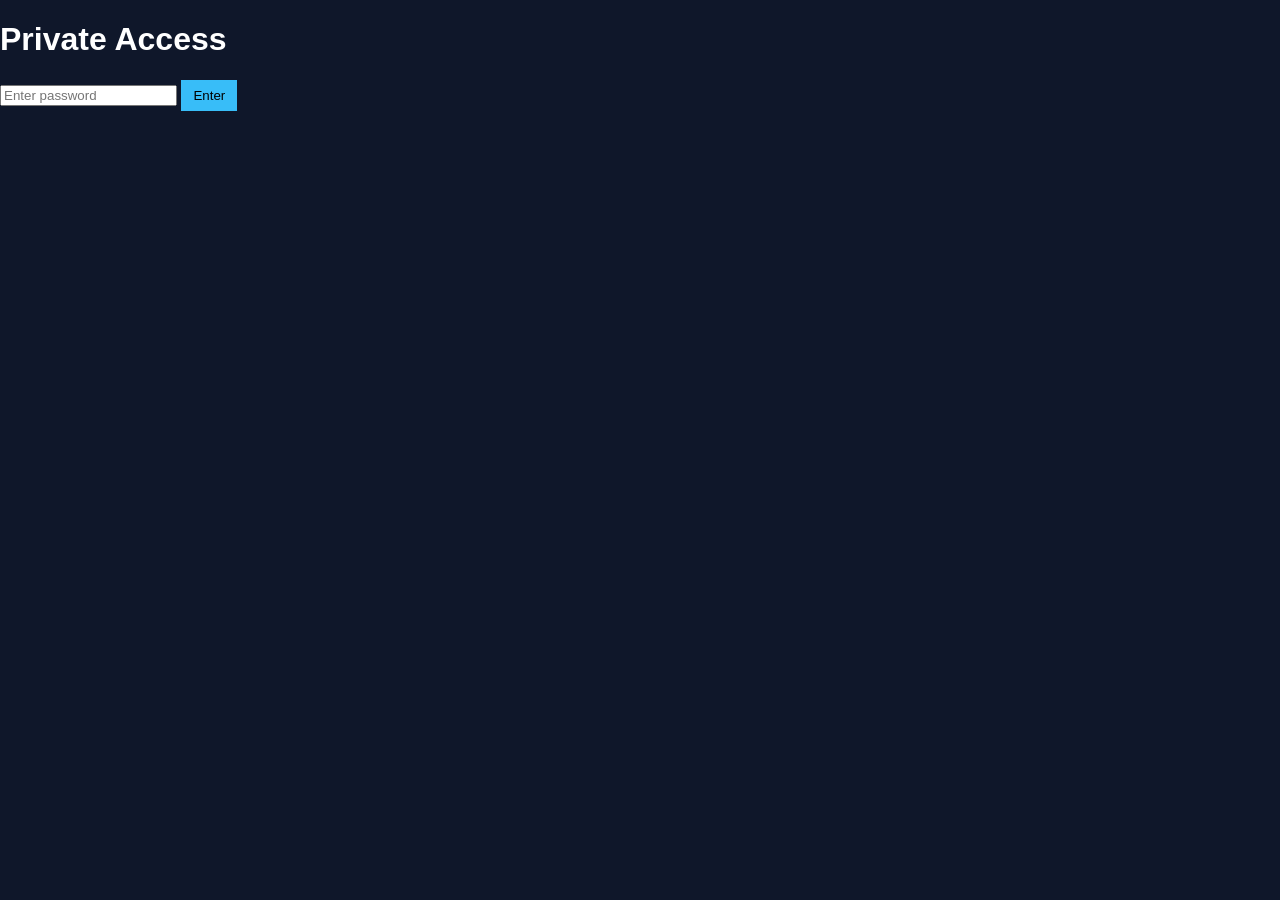
==== portal.html @ c1f7c911 "Add files via upload" ====
<!DOCTYPE html>
<html lang="en">

<head>

<meta charset="UTF-8">
<meta name="viewport" content="width=device-width, initial-scale=1.0">

<title>Private Portal</title>

<link rel="stylesheet" href="style.css">

</head>

<body>

<div class="portal-container">

<h1>Private Access</h1>

<input type="password" id="passwordInput" placeholder="Enter password">

<button onclick="checkPassword()">Enter</button>

<p id="errorMessage"></p>

</div>

<script src="script.js"></script>

</body>

</html>
---- style.css ----
html{

scroll-behavior:smooth;

}

body{

margin:0;
font-family:Arial, sans-serif;
background:#0f172a;
color:white;

}

.navbar{

position:fixed;

top:0;
left:0;

width:100%;

display:flex;
justify-content:space-between;
align-items:center;

padding:20px 40px;

transition:0.3s;

z-index:100;

}

.navbar.scrolled{

background:#020617;

box-shadow:0 5px 20px rgba(0,0,0,0.5);

}

.logo{

font-size:20px;
font-weight:bold;

}

.nav-links{

list-style:none;
display:flex;
gap:20px;

}

.nav-links a{

text-decoration:none;
color:white;

}

.hero{

height:100vh;

display:flex;

justify-content:center;

align-items:center;

text-align:center;

flex-direction:column;

}

.main-logo{

width:420px;

max-width:90%;

margin-bottom:30px;

filter:drop-shadow(0 0 20px rgba(56,189,248,0.6));

}

.nav-logo{

height:40px;

}

.main-logo{

animation:logoFade 1.5s ease;

}

@keyframes logoFade{

0%{

opacity:0;
transform:translateY(-30px);

}

100%{

opacity:1;
transform:translateY(0);

}

}

button{

background:#38bdf8;
border:none;
padding:8px 12px;
cursor:pointer;

}

#hiddenAccess{

position:fixed;

bottom:10px;
right:10px;

width:10px;
height:10px;

background:transparent;

cursor:pointer;

}

#particles-js{

position:fixed;

width:100%;
height:100%;

top:0;
left:0;

z-index:-1;

background:radial-gradient(circle,#020617,#000000);

}

.terminal{

background:#020617;

border-radius:10px;

padding:30px;

width:600px;

max-width:90%;

font-family:monospace;

box-shadow:0 0 20px rgba(56,189,248,0.3);

}

.prompt{

color:#38bdf8;

}

#typing-text{

margin-top:10px;

font-size:18px;

}

section{

scroll-margin-top:100px;

}

.about{

padding:120px 20px;

display:flex;

justify-content:center;

align-items:center;

}

.about-card{

max-width:700px;

background:#020617;

padding:40px;

border-radius:15px;

text-align:center;

box-shadow:0 10px 30px rgba(0,0,0,0.6);

transition:0.5s;

}

.about-card{

opacity:0;

transform:translateY(50px);

transition:0.8s;

}

.about-card.show{

opacity:1;

transform:translateY(0);

}

.skills{

padding:120px 20px;

max-width:800px;

margin:auto;

}

.skills h2{

text-align:center;

margin-bottom:40px;

}

.skill{

margin-bottom:25px;

}

.progress{

width:100%;

height:10px;

background:#1e293b;

border-radius:10px;

overflow:hidden;

}

.progress-bar{

height:100%;

width:0;

background:#38bdf8;

transition:1.5s;

}

.projects{

padding:120px 20px;

text-align:center;

}

.projects-container{

display:grid;

grid-template-columns:repeat(auto-fit,minmax(250px,1fr));

gap:30px;

max-width:1000px;

margin:auto;

}

.project-card{

position:relative;

height:250px;

border-radius:15px;

overflow:hidden;

cursor:pointer;

border:1px solid rgba(56,189,248,0.2);

transition:0.4s;

}
.project-image{

position:absolute;

top:0;
left:0;

width:100%;
height:100%;

background:url("images/network.jpg");

background-size:cover;
background-position:center;

filter:brightness(0.5);

transition:0.4s;

}

.project-content{

position:absolute;

bottom:0;

padding:20px;

color:white;

}

.project-card:hover .project-image{

transform:scale(1.1);

filter:brightness(0.8);

}

.project-card h3{

margin-bottom:10px;

}

.project-card p{

font-size:14px;

margin-bottom:20px;

}

.project-card button{

background:#38bdf8;

border:none;

padding:10px 20px;

cursor:pointer;

border-radius:5px;

}

.project-card:hover{

transform:translateY(-10px);

box-shadow:0 15px 35px rgba(0,0,0,0.8);

}

.project-details{

max-width:800px;

margin:120px auto;

padding:40px;

background:#020617;

border-radius:15px;

box-shadow:0 10px 30px rgba(0,0,0,0.6);

text-align:center;

}

.project-details ul{

list-style:none;

padding:0;

margin:20px 0;

}

.project-details li{

margin:5px 0;

}

.project-card:hover{

box-shadow:

0 0 10px #38bdf8,

0 0 20px #38bdf8,

0 0 40px rgba(56,189,248,0.7);

transform:translateY(-8px);

}

.contact{

padding:120px 20px;

text-align:center;

}

.contact-container{

display:grid;

grid-template-columns:1fr 1fr;

gap:40px;

max-width:900px;

margin:auto;

}

.contact-form{

display:flex;

flex-direction:column;

gap:15px;

}

.contact-form input,
.contact-form textarea{

padding:12px;

border:none;

border-radius:8px;

background:#020617;

color:white;

border:1px solid #1e293b;

}

.contact-form button{

background:#38bdf8;

border:none;

padding:12px;

cursor:pointer;

border-radius:8px;

transition:0.3s;

}

.contact-form button:hover{

box-shadow:0 0 15px #38bdf8;

}

.contact-info{

display:flex;

flex-direction:column;

justify-content:center;

gap:10px;

}

.footer{

margin-top:80px;

padding:20px;

text-align:center;

background:#020617;

color:#94a3b8;

}

#backToTop{

position:fixed;

bottom:30px;
right:30px;

background:#38bdf8;

border:none;

padding:12px 16px;

border-radius:50%;

cursor:pointer;

display:none;

font-size:18px;

}

#loader{

position:fixed;

top:0;
left:0;

width:100%;
height:100%;

background:black;

display:flex;

justify-content:center;
align-items:center;

z-index:9999;

}

#boot-terminal{

color:#38bdf8;

font-family:monospace;

font-size:18px;

}

.boot-line{

opacity:0;

margin:5px 0;

}

.terminal-section{

padding:120px 20px;

text-align:center;

}

.terminal-box{

max-width:800px;

margin:auto;

background:#020617;

padding:25px;

border-radius:10px;

box-shadow:0 0 20px rgba(56,189,248,0.3);

font-family:monospace;

text-align:left;

}

#terminal-output{

min-height:150px;

margin-bottom:10px;

}

.terminal-input-line{

display:flex;

align-items:center;

}

.terminal-prompt{

color:#38bdf8;

margin-right:8px;

}

#terminal-input{

flex:1;

background:none;

border:none;

outline:none;

color:white;

font-family:monospace;

font-size:16px;

}

#fullscreen-terminal{

position:fixed;

top:0;
left:0;

width:100%;
height:100%;

background:black;

color:#38bdf8;

display:none;

justify-content:center;
align-items:center;

z-index:10000;

font-family:monospace;

}

.fullscreen-content{

text-align:center;

}

#exit-terminal{

margin-top:20px;

padding:10px 20px;

background:#38bdf8;

border:none;

cursor:pointer;

}

#cursor{

position:fixed;

width:15px;
height:15px;

border-radius:50%;

background:#38bdf8;

pointer-events:none;

transform:translate(-50%,-50%);

z-index:9999;

box-shadow:

0 0 10px #38bdf8,
0 0 20px #38bdf8;

transition:transform 0.1s ease;

}

.typed-cursor{

font-size:20px;

color:#38bdf8;

display:inline;

}

.typed-cursor{

animation: blink 0.7s infinite;

}

@keyframes blink{

0%{opacity:1;}
50%{opacity:0;}
100%{opacity:1;}

}

#typing-text{

display:inline;

}

.terminal{

animation: terminalFade 1.5s ease;

}

@keyframes terminalFade{

0%{

opacity:0;
transform:translateY(40px);

}

100%{

opacity:1;
transform:translateY(0);

}

}

.hero h1{

font-size:42px;

margin-bottom:10px;

}

#typing-text{

font-size:20px;

color:#38bdf8;

}
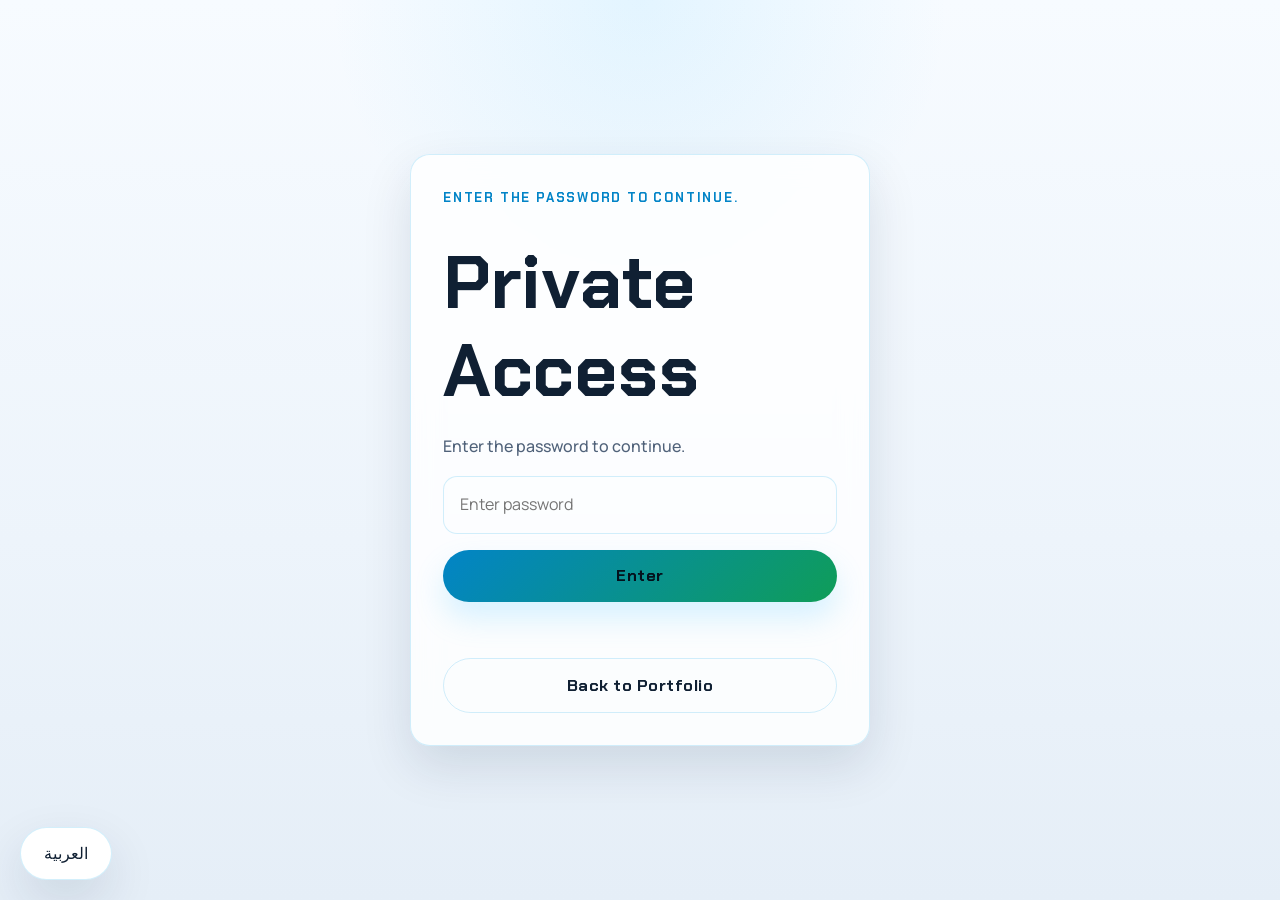
==== commit 3b865788: "Add files via upload" ====
--- a/portal.html
+++ b/portal.html
@@ -1,33 +1,26 @@
-<!DOCTYPE html>
-<html lang="en">
-
-<head>
-
-<meta charset="UTF-8">
-<meta name="viewport" content="width=device-width, initial-scale=1.0">
-
-<title>Private Portal</title>
-
-<link rel="stylesheet" href="style.css">
-
-</head>
-
-<body>
-
-<div class="portal-container">
-
-<h1>Private Access</h1>
-
-<input type="password" id="passwordInput" placeholder="Enter password">
-
-<button onclick="checkPassword()">Enter</button>
-
-<p id="errorMessage"></p>
-
-</div>
-
-<script src="script.js"></script>
-
-</body>
-
-</html>+<!DOCTYPE html>
+<html lang="en">
+<head>
+<meta charset="UTF-8">
+<meta name="viewport" content="width=device-width, initial-scale=1.0">
+<title>Private Portal | Abo Nour</title>
+<link rel="preconnect" href="https://fonts.googleapis.com">
+<link rel="preconnect" href="https://fonts.gstatic.com" crossorigin>
+<link href="https://fonts.googleapis.com/css2?family=Manrope:wght@400;500;700;800&family=Chakra+Petch:wght@500;600;700&family=Sora:wght@400;500;700;800&family=Cairo:wght@400;600;700;800&family=Alexandria:wght@400;600;700;800&family=JetBrains+Mono:wght@400;600&display=swap" rel="stylesheet">
+<link rel="stylesheet" href="style.css">
+</head>
+<body data-page="portal">
+<main class="page-shell">
+  <section class="portal-container surface-card">
+    <p class="eyebrow">Restricted Area</p>
+    <h1>Private Access</h1>
+    <p>Enter the password to continue.</p>
+    <input type="password" id="passwordInput" placeholder="Enter password" aria-label="Password">
+    <button class="button button-primary" type="button" onclick="checkPassword()">Enter</button>
+    <p id="errorMessage" aria-live="polite"></p>
+    <a class="button button-secondary" href="index.html">Back to Portfolio</a>
+  </section>
+</main>
+<script src="script.js"></script>
+</body>
+</html>
--- a/style.css
+++ b/style.css
@@ -1,834 +1,1790 @@
-html{
-
-scroll-behavior:smooth;
-
-}
-
-body{
-
-margin:0;
-font-family:Arial, sans-serif;
-background:#0f172a;
-color:white;
-
-}
-
-.navbar{
-
-position:fixed;
-
-top:0;
-left:0;
-
-width:100%;
-
-display:flex;
-justify-content:space-between;
-align-items:center;
-
-padding:20px 40px;
-
-transition:0.3s;
-
-z-index:100;
-
-}
-
-.navbar.scrolled{
-
-background:#020617;
-
-box-shadow:0 5px 20px rgba(0,0,0,0.5);
-
-}
-
-.logo{
-
-font-size:20px;
-font-weight:bold;
-
-}
-
-.nav-links{
-
-list-style:none;
-display:flex;
-gap:20px;
-
-}
-
-.nav-links a{
-
-text-decoration:none;
-color:white;
-
-}
-
-.hero{
-
-height:100vh;
-
-display:flex;
-
-justify-content:center;
-
-align-items:center;
-
-text-align:center;
-
-flex-direction:column;
-
-}
-
-.main-logo{
-
-width:420px;
-
-max-width:90%;
-
-margin-bottom:30px;
-
-filter:drop-shadow(0 0 20px rgba(56,189,248,0.6));
-
-}
-
-.nav-logo{
-
-height:40px;
-
-}
-
-.main-logo{
-
-animation:logoFade 1.5s ease;
-
-}
-
-@keyframes logoFade{
-
-0%{
-
-opacity:0;
-transform:translateY(-30px);
-
-}
-
-100%{
-
-opacity:1;
-transform:translateY(0);
-
-}
-
-}
-
-button{
-
-background:#38bdf8;
-border:none;
-padding:8px 12px;
-cursor:pointer;
-
-}
-
-#hiddenAccess{
-
-position:fixed;
-
-bottom:10px;
-right:10px;
-
-width:10px;
-height:10px;
-
-background:transparent;
-
-cursor:pointer;
-
-}
-
-#particles-js{
-
-position:fixed;
-
-width:100%;
-height:100%;
-
-top:0;
-left:0;
-
-z-index:-1;
-
-background:radial-gradient(circle,#020617,#000000);
-
-}
-
-.terminal{
-
-background:#020617;
-
-border-radius:10px;
-
-padding:30px;
-
-width:600px;
-
-max-width:90%;
-
-font-family:monospace;
-
-box-shadow:0 0 20px rgba(56,189,248,0.3);
-
-}
-
-.prompt{
-
-color:#38bdf8;
-
-}
-
-#typing-text{
-
-margin-top:10px;
-
-font-size:18px;
-
-}
-
-section{
-
-scroll-margin-top:100px;
-
-}
-
-.about{
-
-padding:120px 20px;
-
-display:flex;
-
-justify-content:center;
-
-align-items:center;
-
-}
-
-.about-card{
-
-max-width:700px;
-
-background:#020617;
-
-padding:40px;
-
-border-radius:15px;
-
-text-align:center;
-
-box-shadow:0 10px 30px rgba(0,0,0,0.6);
-
-transition:0.5s;
-
-}
-
-.about-card{
-
-opacity:0;
-
-transform:translateY(50px);
-
-transition:0.8s;
-
-}
-
-.about-card.show{
-
-opacity:1;
-
-transform:translateY(0);
-
-}
-
-.skills{
-
-padding:120px 20px;
-
-max-width:800px;
-
-margin:auto;
-
-}
-
-.skills h2{
-
-text-align:center;
-
-margin-bottom:40px;
-
-}
-
-.skill{
-
-margin-bottom:25px;
-
-}
-
-.progress{
-
-width:100%;
-
-height:10px;
-
-background:#1e293b;
-
-border-radius:10px;
-
-overflow:hidden;
-
-}
-
-.progress-bar{
-
-height:100%;
-
-width:0;
-
-background:#38bdf8;
-
-transition:1.5s;
-
-}
-
-.projects{
-
-padding:120px 20px;
-
-text-align:center;
-
-}
-
-.projects-container{
-
-display:grid;
-
-grid-template-columns:repeat(auto-fit,minmax(250px,1fr));
-
-gap:30px;
-
-max-width:1000px;
-
-margin:auto;
-
-}
-
-.project-card{
-
-position:relative;
-
-height:250px;
-
-border-radius:15px;
-
-overflow:hidden;
-
-cursor:pointer;
-
-border:1px solid rgba(56,189,248,0.2);
-
-transition:0.4s;
-
-}
-.project-image{
-
-position:absolute;
-
-top:0;
-left:0;
-
-width:100%;
-height:100%;
-
-background:url("images/network.jpg");
-
-background-size:cover;
-background-position:center;
-
-filter:brightness(0.5);
-
-transition:0.4s;
-
-}
-
-.project-content{
-
-position:absolute;
-
-bottom:0;
-
-padding:20px;
-
-color:white;
-
-}
-
-.project-card:hover .project-image{
-
-transform:scale(1.1);
-
-filter:brightness(0.8);
-
-}
-
-.project-card h3{
-
-margin-bottom:10px;
-
-}
-
-.project-card p{
-
-font-size:14px;
-
-margin-bottom:20px;
-
-}
-
-.project-card button{
-
-background:#38bdf8;
-
-border:none;
-
-padding:10px 20px;
-
-cursor:pointer;
-
-border-radius:5px;
-
-}
-
-.project-card:hover{
-
-transform:translateY(-10px);
-
-box-shadow:0 15px 35px rgba(0,0,0,0.8);
-
-}
-
-.project-details{
-
-max-width:800px;
-
-margin:120px auto;
-
-padding:40px;
-
-background:#020617;
-
-border-radius:15px;
-
-box-shadow:0 10px 30px rgba(0,0,0,0.6);
-
-text-align:center;
-
-}
-
-.project-details ul{
-
-list-style:none;
-
-padding:0;
-
-margin:20px 0;
-
-}
-
-.project-details li{
-
-margin:5px 0;
-
-}
-
-.project-card:hover{
-
-box-shadow:
-
-0 0 10px #38bdf8,
-
-0 0 20px #38bdf8,
-
-0 0 40px rgba(56,189,248,0.7);
-
-transform:translateY(-8px);
-
-}
-
-.contact{
-
-padding:120px 20px;
-
-text-align:center;
-
-}
-
-.contact-container{
-
-display:grid;
-
-grid-template-columns:1fr 1fr;
-
-gap:40px;
-
-max-width:900px;
-
-margin:auto;
-
-}
-
-.contact-form{
-
-display:flex;
-
-flex-direction:column;
-
-gap:15px;
-
-}
-
-.contact-form input,
-.contact-form textarea{
-
-padding:12px;
-
-border:none;
-
-border-radius:8px;
-
-background:#020617;
-
-color:white;
-
-border:1px solid #1e293b;
-
-}
-
-.contact-form button{
-
-background:#38bdf8;
-
-border:none;
-
-padding:12px;
-
-cursor:pointer;
-
-border-radius:8px;
-
-transition:0.3s;
-
-}
-
-.contact-form button:hover{
-
-box-shadow:0 0 15px #38bdf8;
-
-}
-
-.contact-info{
-
-display:flex;
-
-flex-direction:column;
-
-justify-content:center;
-
-gap:10px;
-
-}
-
-.footer{
-
-margin-top:80px;
-
-padding:20px;
-
-text-align:center;
-
-background:#020617;
-
-color:#94a3b8;
-
-}
-
-#backToTop{
-
-position:fixed;
-
-bottom:30px;
-right:30px;
-
-background:#38bdf8;
-
-border:none;
-
-padding:12px 16px;
-
-border-radius:50%;
-
-cursor:pointer;
-
-display:none;
-
-font-size:18px;
-
-}
-
-#loader{
-
-position:fixed;
-
-top:0;
-left:0;
-
-width:100%;
-height:100%;
-
-background:black;
-
-display:flex;
-
-justify-content:center;
-align-items:center;
-
-z-index:9999;
-
-}
-
-#boot-terminal{
-
-color:#38bdf8;
-
-font-family:monospace;
-
-font-size:18px;
-
-}
-
-.boot-line{
-
-opacity:0;
-
-margin:5px 0;
-
-}
-
-.terminal-section{
-
-padding:120px 20px;
-
-text-align:center;
-
-}
-
-.terminal-box{
-
-max-width:800px;
-
-margin:auto;
-
-background:#020617;
-
-padding:25px;
-
-border-radius:10px;
-
-box-shadow:0 0 20px rgba(56,189,248,0.3);
-
-font-family:monospace;
-
-text-align:left;
-
-}
-
-#terminal-output{
-
-min-height:150px;
-
-margin-bottom:10px;
-
-}
-
-.terminal-input-line{
-
-display:flex;
-
-align-items:center;
-
-}
-
-.terminal-prompt{
-
-color:#38bdf8;
-
-margin-right:8px;
-
-}
-
-#terminal-input{
-
-flex:1;
-
-background:none;
-
-border:none;
-
-outline:none;
-
-color:white;
-
-font-family:monospace;
-
-font-size:16px;
-
-}
-
-#fullscreen-terminal{
-
-position:fixed;
-
-top:0;
-left:0;
-
-width:100%;
-height:100%;
-
-background:black;
-
-color:#38bdf8;
-
-display:none;
-
-justify-content:center;
-align-items:center;
-
-z-index:10000;
-
-font-family:monospace;
-
-}
-
-.fullscreen-content{
-
-text-align:center;
-
-}
-
-#exit-terminal{
-
-margin-top:20px;
-
-padding:10px 20px;
-
-background:#38bdf8;
-
-border:none;
-
-cursor:pointer;
-
-}
-
-#cursor{
-
-position:fixed;
-
-width:15px;
-height:15px;
-
-border-radius:50%;
-
-background:#38bdf8;
-
-pointer-events:none;
-
-transform:translate(-50%,-50%);
-
-z-index:9999;
-
-box-shadow:
-
-0 0 10px #38bdf8,
-0 0 20px #38bdf8;
-
-transition:transform 0.1s ease;
-
-}
-
-.typed-cursor{
-
-font-size:20px;
-
-color:#38bdf8;
-
-display:inline;
-
-}
-
-.typed-cursor{
-
-animation: blink 0.7s infinite;
-
-}
-
-@keyframes blink{
-
-0%{opacity:1;}
-50%{opacity:0;}
-100%{opacity:1;}
-
-}
-
-#typing-text{
-
-display:inline;
-
-}
-
-.terminal{
-
-animation: terminalFade 1.5s ease;
-
-}
-
-@keyframes terminalFade{
-
-0%{
-
-opacity:0;
-transform:translateY(40px);
-
-}
-
-100%{
-
-opacity:1;
-transform:translateY(0);
-
-}
-
-}
-
-.hero h1{
-
-font-size:42px;
-
-margin-bottom:10px;
-
-}
-
-#typing-text{
-
-font-size:20px;
-
-color:#38bdf8;
-
-}+:root {
+  --bg: #07111f;
+  --bg-soft: rgba(10, 21, 38, 0.78);
+  --surface: rgba(8, 18, 34, 0.76);
+  --surface-strong: #09172b;
+  --surface-light: rgba(255, 255, 255, 0.04);
+  --text: #edf6ff;
+  --muted: #93a9c5;
+  --border: rgba(120, 178, 255, 0.18);
+  --accent: #53c7ff;
+  --accent-strong: #0ea5e9;
+  --accent-warm: #8bffb5;
+  --shadow: 0 24px 60px rgba(0, 0, 0, 0.35);
+  --radius: 20px;
+  --radius-sm: 14px;
+  --container: min(1120px, calc(100% - 2rem));
+  --nav-height: 84px;
+  --font-body: "Manrope", sans-serif;
+  --font-heading: "Chakra Petch", "Manrope", sans-serif;
+  --font-ar: "Cairo", sans-serif;
+  --font-creative-body: "Sora", sans-serif;
+  --font-creative-heading: "Sora", sans-serif;
+  --font-creative-ar: "Alexandria", sans-serif;
+  --font-mono: "JetBrains Mono", monospace;
+}
+
+*,
+*::before,
+*::after {
+  box-sizing: border-box;
+}
+
+html {
+  scroll-behavior: smooth;
+}
+
+body {
+  margin: 0;
+  min-width: 320px;
+  font-family: var(--font-body);
+  color: var(--text);
+  background:
+    radial-gradient(circle at top, rgba(83, 199, 255, 0.16), transparent 32%),
+    radial-gradient(circle at bottom right, rgba(139, 255, 181, 0.1), transparent 24%),
+    linear-gradient(180deg, #050b15 0%, #07111f 55%, #03070e 100%);
+  line-height: 1.6;
+  overflow-x: hidden;
+}
+
+body.light-mode {
+  --bg: #edf4fb;
+  --bg-soft: rgba(255, 255, 255, 0.86);
+  --surface: rgba(255, 255, 255, 0.82);
+  --surface-strong: #ffffff;
+  --surface-light: rgba(11, 23, 43, 0.04);
+  --text: #102033;
+  --muted: #50627a;
+  --border: rgba(14, 165, 233, 0.18);
+  --accent: #0284c7;
+  --accent-strong: #0369a1;
+  --accent-warm: #0f9d58;
+  --shadow: 0 20px 50px rgba(10, 36, 66, 0.12);
+  background:
+    radial-gradient(circle at top, rgba(83, 199, 255, 0.12), transparent 28%),
+    linear-gradient(180deg, #f7fbff 0%, #edf4fb 60%, #e5eef7 100%);
+}
+
+body[data-page="creative"] {
+  --font-body: var(--font-creative-body);
+  --font-heading: var(--font-creative-heading);
+  --font-ar: var(--font-creative-ar);
+  background:
+    radial-gradient(circle at 15% 15%, rgba(255, 178, 107, 0.18), transparent 24%),
+    radial-gradient(circle at 85% 20%, rgba(255, 92, 141, 0.16), transparent 22%),
+    radial-gradient(circle at 50% 80%, rgba(255, 205, 130, 0.08), transparent 28%),
+    linear-gradient(180deg, #170d23 0%, #20112f 40%, #101828 100%);
+}
+
+body[data-page="creative"] .navbar.scrolled {
+  background: rgba(28, 18, 40, 0.82);
+  border-color: rgba(255, 170, 110, 0.18);
+}
+
+body[data-page="creative"] .brand,
+body[data-page="creative"] .nav-links a,
+body[data-page="creative"] .eyebrow,
+body[data-page="creative"] h1,
+body[data-page="creative"] h2,
+body[data-page="creative"] h3,
+body[data-page="creative"] .button,
+body[data-page="creative"] .focus-time {
+  font-family: var(--font-creative-heading);
+  letter-spacing: 0;
+}
+
+body[data-page="creative"] p,
+body[data-page="creative"] input,
+body[data-page="creative"] textarea {
+  font-family: var(--font-creative-body);
+}
+
+html[lang="ar"] body[data-page="creative"] .brand,
+html[lang="ar"] body[data-page="creative"] .nav-links a,
+html[lang="ar"] body[data-page="creative"] .eyebrow,
+html[lang="ar"] body[data-page="creative"] h1,
+html[lang="ar"] body[data-page="creative"] h2,
+html[lang="ar"] body[data-page="creative"] h3,
+html[lang="ar"] body[data-page="creative"] .button,
+html[lang="ar"] body[data-page="creative"] .focus-time,
+html[lang="ar"] body[data-page="creative"] p,
+html[lang="ar"] body[data-page="creative"] input,
+html[lang="ar"] body[data-page="creative"] textarea {
+  font-family: var(--font-creative-ar);
+}
+
+body.menu-open {
+  overflow: hidden;
+}
+
+body[dir="rtl"] {
+  direction: rtl;
+  text-align: right;
+  font-family: var(--font-ar);
+}
+
+body[dir="rtl"] .hero-actions,
+body[dir="rtl"] .hero-metrics,
+body[dir="rtl"] .nav-panel,
+body[dir="rtl"] .nav-links,
+body[dir="rtl"] .project-meta,
+body[dir="rtl"] .repo-links,
+body[dir="rtl"] .focus-actions,
+body[dir="rtl"] .todo-filters,
+body[dir="rtl"] .todo-toolbar,
+body[dir="rtl"] .terminal-input-line {
+  flex-direction: row-reverse;
+}
+
+body[dir="rtl"] .contact-info,
+body[dir="rtl"] .section-heading,
+body[dir="rtl"] .hub-heading,
+body[dir="rtl"] .creative-copy,
+body[dir="rtl"] .landing-card,
+body[dir="rtl"] .private-widget,
+body[dir="rtl"] .portal-container,
+body[dir="rtl"] .project-details,
+body[dir="rtl"] .secret-card {
+  text-align: right;
+}
+
+.lang-toggle-fixed {
+  position: fixed;
+  left: 1.25rem;
+  bottom: 1.25rem;
+  z-index: 25;
+  min-width: 92px;
+  min-height: 46px;
+  padding: 0.8rem 1rem;
+  border-radius: 999px;
+  border: 1px solid var(--border);
+  background: var(--surface-strong);
+  color: var(--text);
+  box-shadow: var(--shadow);
+  cursor: pointer;
+}
+
+body.landing-page {
+  min-height: 100vh;
+  display: grid;
+  place-items: center;
+}
+
+a {
+  color: inherit;
+  text-decoration: none;
+}
+
+img {
+  display: block;
+  max-width: 100%;
+  height: auto;
+}
+
+button,
+input,
+textarea {
+  font: inherit;
+}
+
+button {
+  border: 0;
+}
+
+main {
+  position: relative;
+  z-index: 1;
+}
+
+#particles-js {
+  position: fixed;
+  inset: 0;
+  z-index: 0;
+  pointer-events: none;
+}
+
+.site-header {
+  position: sticky;
+  top: 0;
+  z-index: 30;
+}
+
+.navbar {
+  width: var(--container);
+  min-height: var(--nav-height);
+  margin: 0 auto;
+  display: flex;
+  align-items: center;
+  justify-content: space-between;
+  gap: 1rem;
+  padding: 1rem 0;
+  transition: background 0.25s ease, box-shadow 0.25s ease, border-color 0.25s ease;
+}
+
+.navbar.scrolled {
+  margin-top: 0.75rem;
+  padding: 1rem 1.2rem;
+  background: var(--bg-soft);
+  border: 1px solid var(--border);
+  border-radius: 999px;
+  backdrop-filter: blur(16px);
+  box-shadow: var(--shadow);
+}
+
+.brand {
+  display: inline-flex;
+  align-items: center;
+  gap: 0.75rem;
+  font-family: var(--font-heading);
+  font-weight: 700;
+  letter-spacing: 0.04em;
+}
+
+.nav-logo {
+  width: 42px;
+  height: 42px;
+  object-fit: contain;
+  filter: drop-shadow(0 0 16px rgba(83, 199, 255, 0.3));
+}
+
+.nav-panel {
+  display: flex;
+  align-items: center;
+  gap: 1rem;
+}
+
+.nav-links {
+  display: flex;
+  align-items: center;
+  gap: 1.25rem;
+  list-style: none;
+  margin: 0;
+  padding: 0;
+}
+
+.nav-links a {
+  color: var(--muted);
+  font-size: 0.96rem;
+  font-family: var(--font-heading);
+  font-weight: 600;
+  letter-spacing: 0.03em;
+  transition: color 0.2s ease;
+}
+
+.nav-links a:hover,
+.nav-links a.active {
+  color: var(--text);
+}
+
+.theme-toggle,
+.menu-toggle,
+#backToTop {
+  display: inline-flex;
+  align-items: center;
+  justify-content: center;
+  cursor: pointer;
+}
+
+.theme-toggle {
+  width: 46px;
+  height: 46px;
+  border-radius: 50%;
+  background: var(--surface-light);
+  color: var(--accent);
+  border: 1px solid var(--border);
+  transition: transform 0.2s ease, border-color 0.2s ease, background 0.2s ease;
+}
+
+.theme-toggle:hover,
+.button:hover,
+#backToTop:hover {
+  transform: translateY(-2px);
+}
+
+.menu-toggle {
+  display: none;
+  width: 48px;
+  height: 48px;
+  padding: 0;
+  background: transparent;
+  border-radius: 12px;
+  border: 1px solid transparent;
+}
+
+.menu-toggle span {
+  display: block;
+  width: 20px;
+  height: 2px;
+  margin: 2px 0;
+  background: var(--text);
+  transition: transform 0.2s ease, opacity 0.2s ease;
+}
+
+.menu-toggle[aria-expanded="true"] span:nth-child(1) {
+  transform: translateY(6px) rotate(45deg);
+}
+
+.menu-toggle[aria-expanded="true"] span:nth-child(2) {
+  opacity: 0;
+}
+
+.menu-toggle[aria-expanded="true"] span:nth-child(3) {
+  transform: translateY(-6px) rotate(-45deg);
+}
+
+.section-shell,
+.hero {
+  width: var(--container);
+  margin: 0 auto;
+}
+
+.hero {
+  min-height: calc(100vh - var(--nav-height));
+  display: grid;
+  grid-template-columns: 1.1fr 0.9fr;
+  align-items: center;
+  gap: 3rem;
+  padding: 3rem 0 4rem;
+}
+
+.hero-copy,
+.hero-visual {
+  position: relative;
+  z-index: 1;
+}
+
+.eyebrow {
+  margin: 0 0 0.85rem;
+  color: var(--accent);
+  font-family: var(--font-heading);
+  text-transform: uppercase;
+  letter-spacing: 0.14em;
+  font-size: 0.8rem;
+  font-weight: 700;
+}
+
+h1,
+h2,
+h3 {
+  margin: 0;
+  line-height: 1.2;
+  font-family: var(--font-heading);
+  letter-spacing: 0.01em;
+}
+
+h1 {
+  font-size: clamp(2.2rem, 5.8vw, 4.6rem);
+  max-width: 12ch;
+}
+
+h2 {
+  font-size: clamp(2rem, 4vw, 3.2rem);
+  max-width: 16ch;
+}
+
+h3 {
+  font-size: 1.25rem;
+}
+
+p {
+  margin: 0;
+  color: var(--muted);
+  font-weight: 500;
+  line-height: 1.75;
+}
+
+.hero-text {
+  max-width: 58ch;
+  margin-top: 1.25rem;
+  font-size: 1.05rem;
+  line-height: 1.85;
+}
+
+.hero-actions {
+  display: flex;
+  flex-wrap: wrap;
+  gap: 0.9rem;
+  margin-top: 2rem;
+}
+
+.hero-metrics {
+  display: flex;
+  flex-wrap: wrap;
+  gap: 0.85rem;
+  margin-top: 1.25rem;
+}
+
+.metric-chip {
+  min-width: 140px;
+  padding: 0.95rem 1rem;
+  border-radius: 18px;
+  border: 1px solid var(--border);
+  background: rgba(255, 255, 255, 0.03);
+  display: grid;
+  gap: 0.2rem;
+}
+
+.metric-chip strong {
+  font-size: 1.35rem;
+}
+
+.metric-chip span {
+  color: var(--muted);
+  font-size: 0.92rem;
+}
+
+.button {
+  display: inline-flex;
+  align-items: center;
+  justify-content: center;
+  min-height: 46px;
+  padding: 0.85rem 1.25rem;
+  border-radius: 999px;
+  font-family: var(--font-heading);
+  font-weight: 700;
+  letter-spacing: 0.03em;
+  transition: transform 0.2s ease, box-shadow 0.2s ease, background 0.2s ease;
+}
+
+.button:disabled {
+  opacity: 0.6;
+  cursor: not-allowed;
+}
+
+.button-primary {
+  background: linear-gradient(135deg, var(--accent), var(--accent-warm));
+  color: #04111c;
+  box-shadow: 0 16px 30px rgba(83, 199, 255, 0.22);
+}
+
+.button-secondary {
+  background: transparent;
+  color: var(--text);
+  border: 1px solid var(--border);
+}
+
+.main-logo {
+  width: min(440px, 100%);
+  margin-inline: auto;
+  filter: drop-shadow(0 0 40px rgba(83, 199, 255, 0.28));
+  animation: float 6s ease-in-out infinite;
+}
+
+.status-card,
+.surface-card,
+.terminal,
+.terminal-box {
+  background: var(--surface);
+  border: 1px solid var(--border);
+  border-radius: var(--radius);
+  backdrop-filter: blur(14px);
+  box-shadow: var(--shadow);
+}
+
+.status-card {
+  width: min(320px, 100%);
+  margin: 1.5rem auto 0;
+  padding: 1rem 1.15rem;
+  display: flex;
+  gap: 0.85rem;
+  align-items: flex-start;
+}
+
+.status-card p {
+  margin-top: 0.35rem;
+  font-size: 0.94rem;
+}
+
+.status-card-creative {
+  background:
+    linear-gradient(135deg, rgba(255, 177, 106, 0.12), rgba(255, 95, 139, 0.12)),
+    var(--surface);
+  border-color: rgba(255, 170, 110, 0.22);
+}
+
+.status-dot {
+  flex: 0 0 auto;
+  width: 12px;
+  height: 12px;
+  margin-top: 0.35rem;
+  border-radius: 50%;
+  background: var(--accent-warm);
+  box-shadow: 0 0 20px rgba(139, 255, 181, 0.8);
+}
+
+.status-dot-creative {
+  background: #ffb16a;
+  box-shadow: 0 0 20px rgba(255, 177, 106, 0.7);
+}
+
+.terminal,
+.terminal-box {
+  padding: 1.35rem;
+  font-family: var(--font-mono);
+}
+
+.hero-terminal {
+  margin-top: 1.5rem;
+  width: min(620px, 100%);
+}
+
+.terminal-line {
+  color: var(--text);
+}
+
+.prompt,
+.terminal-prompt,
+#typing-text,
+.typed-cursor {
+  color: var(--accent);
+}
+
+.typed-cursor {
+  animation: blink 0.8s infinite;
+}
+
+.section-shell {
+  padding: 5.5rem 0;
+}
+
+.landing-shell {
+  width: min(1120px, calc(100% - 2rem));
+  min-height: 100vh;
+  display: grid;
+  place-items: center;
+  position: relative;
+  z-index: 1;
+}
+
+.landing-card {
+  width: 100%;
+  padding: 2rem;
+  display: grid;
+  gap: 1.25rem;
+}
+
+.landing-text {
+  max-width: 58ch;
+}
+
+.landing-grid {
+  display: grid;
+  grid-template-columns: repeat(2, minmax(0, 1fr));
+  gap: 1.25rem;
+}
+
+.path-card {
+  min-height: 320px;
+  padding: 1.5rem;
+  border-radius: var(--radius);
+  border: 1px solid var(--border);
+  display: grid;
+  align-content: end;
+  gap: 0.9rem;
+  background: rgba(255, 255, 255, 0.03);
+  transition: transform 0.2s ease, border-color 0.2s ease;
+}
+
+.path-card:hover {
+  transform: translateY(-6px);
+}
+
+.path-card-technical {
+  background:
+    radial-gradient(circle at top right, rgba(83, 199, 255, 0.12), transparent 28%),
+    rgba(255, 255, 255, 0.03);
+}
+
+.path-card-creative {
+  background:
+    radial-gradient(circle at top left, rgba(255, 166, 118, 0.14), transparent 28%),
+    linear-gradient(160deg, rgba(31, 16, 45, 0.94), rgba(14, 23, 38, 0.94));
+  border-color: rgba(255, 170, 110, 0.22);
+}
+
+.path-card-creative h2,
+.path-card-creative p {
+  color: #fff0e7;
+}
+
+.section-heading {
+  display: grid;
+  gap: 0.9rem;
+  margin-bottom: 2rem;
+}
+
+.about-card,
+.contact-form,
+.contact-info {
+  padding: 1.5rem;
+}
+
+.dual-about-grid,
+.skill-columns {
+  display: grid;
+  gap: 1.25rem;
+}
+
+.dual-about-grid {
+  grid-template-columns: repeat(2, minmax(0, 1fr));
+}
+
+.dual-about-grid-single {
+  grid-template-columns: 1fr;
+}
+
+.hub-section {
+  display: grid;
+  gap: 1.5rem;
+  padding: 1.6rem;
+  border-radius: calc(var(--radius) + 10px);
+  border: 1px solid var(--border);
+  background: rgba(255, 255, 255, 0.02);
+  box-shadow: var(--shadow);
+}
+
+.hub-section-technical {
+  background:
+    radial-gradient(circle at top right, rgba(83, 199, 255, 0.08), transparent 26%),
+    rgba(255, 255, 255, 0.02);
+}
+
+.hub-section-creative {
+  background:
+    radial-gradient(circle at top left, rgba(255, 166, 118, 0.12), transparent 28%),
+    linear-gradient(180deg, rgba(33, 16, 46, 0.94), rgba(12, 22, 39, 0.94));
+  border-color: rgba(255, 170, 110, 0.2);
+}
+
+.hub-heading,
+.hub-block {
+  display: grid;
+  gap: 1rem;
+}
+
+.hub-heading h2 {
+  max-width: 16ch;
+}
+
+.hub-heading > p:last-child {
+  max-width: 70ch;
+}
+
+.hub-heading-creative .eyebrow {
+  color: #ffbc77;
+}
+
+.hub-heading-creative h2,
+.hub-heading-creative p,
+.hub-section-creative .section-heading h2,
+.hub-section-creative .section-heading p {
+  color: #fff0e7;
+}
+
+.about-card {
+  opacity: 0;
+  transform: translateY(28px);
+  transition: opacity 0.5s ease, transform 0.5s ease;
+  display: grid;
+  gap: 1.2rem;
+}
+
+#about .section-heading h2 {
+  max-width: 22ch;
+  line-height: 1.3;
+}
+
+.about-card h3 {
+  max-width: none;
+  line-height: 1.4;
+}
+
+.about-card p {
+  line-height: 2;
+}
+
+.about-card.show {
+  opacity: 1;
+  transform: translateY(0);
+}
+
+.profile-pill {
+  display: inline-flex;
+  width: fit-content;
+  padding: 0.45rem 0.8rem;
+  border-radius: 999px;
+  background: rgba(83, 199, 255, 0.14);
+  color: var(--accent);
+  font-size: 0.8rem;
+  font-weight: 700;
+}
+
+.about-card-creative {
+  position: relative;
+  overflow: hidden;
+  background:
+    radial-gradient(circle at top right, rgba(255, 131, 103, 0.18), transparent 32%),
+    linear-gradient(145deg, rgba(37, 16, 44, 0.9), rgba(14, 31, 46, 0.92));
+  border-color: rgba(255, 160, 122, 0.22);
+}
+
+.profile-pill-creative {
+  background: rgba(255, 178, 124, 0.14);
+  color: #ffbf8a;
+}
+
+.skills-grid,
+.projects-container,
+.lab-container,
+.cert-container,
+.repo-grid,
+.contact-container {
+  display: grid;
+  gap: 1.25rem;
+}
+
+.track-grid,
+.gallery-grid,
+.timeline,
+.service-strip,
+.private-dashboard,
+.private-grid {
+  display: grid;
+  gap: 1.25rem;
+}
+
+.track-grid,
+.private-grid {
+  grid-template-columns: repeat(2, minmax(0, 1fr));
+}
+
+.track-card {
+  display: grid;
+  gap: 0.9rem;
+  padding: 1.5rem;
+}
+
+.track-card-creative {
+  background:
+    radial-gradient(circle at top right, rgba(255, 131, 103, 0.18), transparent 32%),
+    linear-gradient(145deg, rgba(37, 16, 44, 0.9), rgba(14, 31, 46, 0.92));
+  border-color: rgba(255, 160, 122, 0.22);
+}
+
+.feature-list {
+  margin: 0;
+  padding-left: 1rem;
+  color: var(--muted);
+  display: grid;
+  gap: 0.45rem;
+}
+
+.feature-list-creative {
+  color: #ffe8da;
+}
+
+.skills-grid {
+  grid-template-columns: repeat(2, minmax(0, 1fr));
+}
+
+.skill-columns {
+  grid-template-columns: repeat(2, minmax(0, 1fr));
+  align-items: start;
+}
+
+.skill-group {
+  display: grid;
+  gap: 1rem;
+}
+
+.group-heading {
+  display: grid;
+  gap: 0.4rem;
+}
+
+.skill-group-creative {
+  position: relative;
+  padding: 1.25rem;
+  border-radius: var(--radius);
+  background:
+    radial-gradient(circle at top left, rgba(255, 138, 76, 0.16), transparent 30%),
+    radial-gradient(circle at bottom right, rgba(255, 89, 140, 0.12), transparent 30%),
+    linear-gradient(180deg, rgba(41, 18, 53, 0.96), rgba(18, 26, 44, 0.94));
+  border: 1px solid rgba(255, 153, 102, 0.2);
+  box-shadow: 0 24px 60px rgba(14, 8, 26, 0.35);
+}
+
+.group-heading-creative .eyebrow {
+  color: #ffb16a;
+}
+
+.group-heading-creative h3 {
+  color: #fff0e7;
+}
+
+.skills-grid-creative {
+  grid-template-columns: repeat(2, minmax(0, 1fr));
+}
+
+.skill {
+  padding: 1.35rem;
+}
+
+.skill-creative {
+  padding: 1.35rem;
+  border: 1px solid rgba(255, 173, 115, 0.18);
+  border-radius: var(--radius-sm);
+  background: rgba(255, 255, 255, 0.04);
+  box-shadow: 0 18px 40px rgba(0, 0, 0, 0.18);
+}
+
+.skill-header {
+  display: flex;
+  align-items: center;
+  justify-content: space-between;
+  gap: 1rem;
+  margin-bottom: 1rem;
+}
+
+.progress {
+  width: 100%;
+  height: 10px;
+  overflow: hidden;
+  border-radius: 999px;
+  background: rgba(255, 255, 255, 0.08);
+}
+
+.progress-bar {
+  width: 0;
+  height: 100%;
+  border-radius: inherit;
+  background: linear-gradient(90deg, var(--accent-strong), var(--accent-warm));
+  transition: width 1s ease;
+}
+
+.progress-creative {
+  background: rgba(255, 255, 255, 0.09);
+}
+
+.progress-bar-creative {
+  background: linear-gradient(90deg, #ff9b6a, #ff5f8b);
+}
+
+.creative-showcase {
+  position: relative;
+}
+
+.creative-frame {
+  display: grid;
+  grid-template-columns: 0.95fr 1.05fr;
+  gap: 1.25rem;
+  padding: 1.5rem;
+  border-radius: calc(var(--radius) + 6px);
+  background:
+    linear-gradient(135deg, rgba(255, 170, 110, 0.16), transparent 36%),
+    radial-gradient(circle at 80% 20%, rgba(255, 96, 138, 0.18), transparent 24%),
+    linear-gradient(160deg, rgba(30, 12, 41, 0.98), rgba(12, 20, 37, 0.96));
+  border: 1px solid rgba(255, 170, 110, 0.2);
+  box-shadow: 0 26px 60px rgba(15, 8, 24, 0.4);
+}
+
+.creative-copy {
+  display: grid;
+  gap: 1.1rem;
+  align-content: center;
+}
+
+.creative-copy .eyebrow {
+  color: #ffbc77;
+}
+
+.creative-copy h2,
+.creative-copy p {
+  color: #fff0e7;
+}
+
+.creative-cards {
+  display: grid;
+  grid-template-columns: repeat(2, minmax(0, 1fr));
+  gap: 1rem;
+}
+
+.creative-card {
+  display: grid;
+  gap: 0.75rem;
+  min-height: 220px;
+  padding: 1.35rem;
+  border-radius: var(--radius);
+  background: rgba(255, 255, 255, 0.05);
+  border: 1px solid rgba(255, 190, 145, 0.18);
+  backdrop-filter: blur(12px);
+}
+
+.creative-card h3,
+.creative-card p {
+  color: #fff0e7;
+}
+
+.creative-badge {
+  display: inline-flex;
+  width: fit-content;
+  padding: 0.42rem 0.78rem;
+  border-radius: 999px;
+  background: rgba(255, 186, 132, 0.14);
+  color: #ffcf9f;
+  font-size: 0.8rem;
+  font-weight: 700;
+}
+
+.creative-gallery .section-heading h2 {
+  max-width: 18ch;
+}
+
+.gallery-grid {
+  grid-template-columns: 1.2fr 0.9fr 0.9fr;
+}
+
+.gallery-card {
+  min-height: 240px;
+  display: grid;
+  align-content: end;
+  gap: 0.75rem;
+  padding: 1.35rem;
+  border-radius: var(--radius);
+  background:
+    linear-gradient(180deg, rgba(15, 18, 34, 0.1), rgba(18, 15, 28, 0.88)),
+    linear-gradient(135deg, rgba(255, 166, 118, 0.12), rgba(255, 92, 141, 0.18));
+  border: 1px solid rgba(255, 185, 138, 0.18);
+  box-shadow: 0 22px 50px rgba(18, 9, 25, 0.32);
+}
+
+.gallery-card-tall {
+  min-height: 320px;
+}
+
+.gallery-card h3,
+.gallery-card p {
+  color: #fff0e7;
+}
+
+.gallery-card .button {
+  align-self: flex-start;
+}
+
+.projects-container,
+.lab-container,
+.cert-container,
+.repo-grid {
+  grid-template-columns: repeat(3, minmax(0, 1fr));
+}
+
+#technical-projects,
+#creative-projects {
+  min-height: 220px;
+}
+
+.project-card,
+.lab-card,
+.cert-card,
+.repo-card {
+  min-height: 100%;
+}
+
+.project-card {
+  position: relative;
+  overflow: hidden;
+}
+
+.project-featured {
+  padding: 0;
+}
+
+.project-image {
+  min-height: 240px;
+  background:
+    linear-gradient(180deg, rgba(4, 10, 20, 0.15), rgba(4, 10, 20, 0.82)),
+    url("images/network.jpg") center/cover;
+}
+
+.project-content,
+.lab-card,
+.cert-card,
+.repo-card {
+  display: flex;
+  flex-direction: column;
+  gap: 1rem;
+  padding: 1.4rem;
+}
+
+.project-card .button,
+.repo-card .button {
+  align-self: flex-start;
+}
+
+.project-meta {
+  display: flex;
+  flex-wrap: wrap;
+  gap: 0.55rem;
+  align-items: center;
+}
+
+.project-tag,
+.lab-tag,
+.cert-status {
+  display: inline-flex;
+  align-items: center;
+  justify-content: center;
+  width: fit-content;
+  padding: 0.45rem 0.8rem;
+  border-radius: 999px;
+  background: rgba(83, 199, 255, 0.14);
+  color: var(--accent);
+  font-size: 0.8rem;
+  font-weight: 700;
+}
+
+.project-status,
+.creative-status {
+  display: inline-flex;
+  align-items: center;
+  justify-content: center;
+  width: fit-content;
+  padding: 0.42rem 0.75rem;
+  border-radius: 999px;
+  border: 1px solid var(--border);
+  color: var(--muted);
+  font-size: 0.78rem;
+  font-weight: 700;
+}
+
+.creative-status {
+  color: #ffe5d0;
+  border-color: rgba(255, 190, 145, 0.22);
+}
+
+.github-container {
+  min-height: 160px;
+}
+
+.repo-placeholder {
+  grid-column: 1 / -1;
+  padding: 1.5rem;
+  text-align: center;
+}
+
+.repo-card {
+  gap: 0.85rem;
+}
+
+.repo-links {
+  display: flex;
+  flex-wrap: wrap;
+  gap: 0.75rem;
+  margin-top: auto;
+}
+
+.project-preview {
+  aspect-ratio: 16 / 10;
+  object-fit: cover;
+  border-radius: var(--radius-sm);
+  border: 1px solid var(--border);
+}
+
+.github-graph {
+  width: 100%;
+  border-radius: var(--radius);
+  border: 1px solid var(--border);
+  box-shadow: var(--shadow);
+}
+
+.timeline {
+  grid-template-columns: 1fr;
+}
+
+.timeline-item {
+  display: grid;
+  grid-template-columns: auto 1fr;
+  gap: 1rem;
+  align-items: start;
+  padding: 1.4rem;
+}
+
+.timeline-step {
+  width: 54px;
+  height: 54px;
+  border-radius: 50%;
+  display: inline-flex;
+  align-items: center;
+  justify-content: center;
+  background: rgba(83, 199, 255, 0.12);
+  color: var(--accent);
+  font-weight: 700;
+}
+
+.timeline-step-creative {
+  background: rgba(255, 177, 106, 0.14);
+  color: #ffb16a;
+}
+
+.terminal-box {
+  min-height: 280px;
+}
+
+#terminal-output {
+  min-height: 160px;
+  margin-bottom: 1rem;
+  display: grid;
+  gap: 0.5rem;
+}
+
+.terminal-entry {
+  color: var(--text);
+}
+
+.terminal-response {
+  color: var(--muted);
+}
+
+.terminal-input-line {
+  display: flex;
+  align-items: center;
+  gap: 0.75rem;
+}
+
+#terminal-input {
+  width: 100%;
+  color: var(--text);
+  background: transparent;
+  border: 0;
+  outline: none;
+}
+
+.contact-container {
+  grid-template-columns: 1.1fr 0.9fr;
+}
+
+.service-strip {
+  grid-template-columns: repeat(3, minmax(0, 1fr));
+  margin-bottom: 1.25rem;
+}
+
+.service-card {
+  padding: 1.25rem;
+  border-radius: var(--radius-sm);
+  border: 1px solid var(--border);
+  background: rgba(255, 255, 255, 0.03);
+}
+
+.service-card-creative {
+  background:
+    linear-gradient(135deg, rgba(255, 182, 125, 0.12), rgba(255, 101, 142, 0.12)),
+    rgba(255, 255, 255, 0.03);
+  border-color: rgba(255, 177, 106, 0.22);
+}
+
+.contact-form {
+  gap: 1rem;
+}
+
+.contact-form,
+.contact-info {
+  display: grid;
+}
+
+.form-feedback {
+  min-height: 1.5rem;
+  font-size: 0.92rem;
+  color: var(--accent);
+}
+
+.contact-form input,
+.contact-form textarea {
+  width: 100%;
+  padding: 0.95rem 1rem;
+  color: var(--text);
+  background: rgba(255, 255, 255, 0.03);
+  border: 1px solid var(--border);
+  border-radius: 14px;
+  resize: vertical;
+}
+
+.contact-form input::placeholder,
+.contact-form textarea::placeholder {
+  color: var(--muted);
+}
+
+.contact-info {
+  align-content: center;
+  gap: 0.9rem;
+}
+
+.contact-info a {
+  color: var(--accent);
+}
+
+.footer {
+  position: relative;
+  z-index: 1;
+  width: var(--container);
+  margin: 0 auto;
+  padding: 1.5rem 0 3rem;
+  text-align: center;
+}
+
+#backToTop {
+  position: fixed;
+  right: 1.25rem;
+  bottom: 1.25rem;
+  z-index: 20;
+  width: 50px;
+  height: 50px;
+  border-radius: 50%;
+  background: var(--surface-strong);
+  color: var(--accent);
+  border: 1px solid var(--border);
+  box-shadow: var(--shadow);
+  opacity: 0;
+  visibility: hidden;
+  transition: opacity 0.2s ease, visibility 0.2s ease, transform 0.2s ease;
+}
+
+#backToTop.show {
+  opacity: 1;
+  visibility: visible;
+}
+
+#loader,
+#fullscreen-terminal {
+  position: fixed;
+  inset: 0;
+  display: flex;
+  align-items: center;
+  justify-content: center;
+  background: rgba(2, 8, 18, 0.96);
+  z-index: 999;
+}
+
+#boot-terminal,
+.fullscreen-content {
+  width: min(92vw, 680px);
+  padding: 2rem;
+  font-family: var(--font-mono);
+  color: var(--accent);
+  background: #020816;
+  border: 1px solid rgba(83, 199, 255, 0.16);
+  border-radius: var(--radius);
+  box-shadow: var(--shadow);
+}
+
+.boot-line {
+  opacity: 0;
+  margin: 0.35rem 0;
+}
+
+#fullscreen-terminal {
+  display: none;
+  z-index: 1000;
+}
+
+#hiddenAccess {
+  position: fixed;
+  right: 0;
+  bottom: 0;
+  width: 16px;
+  height: 16px;
+  background: transparent;
+  z-index: 15;
+}
+
+#cursor {
+  position: fixed;
+  inset: 0 auto auto 0;
+  width: 15px;
+  height: 15px;
+  border-radius: 50%;
+  background: rgba(83, 199, 255, 0.65);
+  box-shadow: 0 0 18px rgba(83, 199, 255, 0.65);
+  pointer-events: none;
+  z-index: 1001;
+  transform: translate(-50%, -50%);
+  transition: transform 0.1s ease;
+}
+
+.page-shell {
+  width: min(840px, calc(100% - 2rem));
+  margin: 0 auto;
+  min-height: 100vh;
+  display: grid;
+  place-items: center;
+  padding: 3rem 0;
+}
+
+.project-details,
+.portal-container,
+.secret-card {
+  width: 100%;
+  padding: 2rem;
+}
+
+.project-details ul {
+  margin: 1rem 0 1.5rem;
+  padding-left: 1.1rem;
+  color: var(--muted);
+}
+
+.project-details li + li {
+  margin-top: 0.5rem;
+}
+
+.portal-container {
+  max-width: 460px;
+  display: grid;
+  gap: 1rem;
+}
+
+.portal-container input {
+  padding: 0.95rem 1rem;
+  color: var(--text);
+  background: rgba(255, 255, 255, 0.03);
+  border: 1px solid var(--border);
+  border-radius: 14px;
+}
+
+#errorMessage {
+  min-height: 1.5rem;
+  color: #ff8d8d;
+}
+
+.secret-card {
+  max-width: 700px;
+  display: grid;
+  gap: 1rem;
+}
+
+.todo-panel {
+  display: grid;
+  gap: 1rem;
+  margin-top: 1rem;
+  padding: 1.25rem;
+  border: 1px solid var(--border);
+  border-radius: var(--radius-sm);
+  background: rgba(255, 255, 255, 0.03);
+}
+
+.todo-header {
+  display: flex;
+  align-items: flex-start;
+  justify-content: space-between;
+  gap: 1rem;
+}
+
+.todo-count {
+  padding: 0.45rem 0.8rem;
+  border: 1px solid var(--border);
+  border-radius: 999px;
+  color: var(--accent);
+  white-space: nowrap;
+}
+
+.todo-form {
+  display: grid;
+  grid-template-columns: 1fr auto;
+  gap: 0.85rem;
+}
+
+.todo-toolbar {
+  display: flex;
+  align-items: center;
+  justify-content: space-between;
+  gap: 1rem;
+  flex-wrap: wrap;
+}
+
+.todo-filters {
+  display: inline-flex;
+  flex-wrap: wrap;
+  gap: 0.6rem;
+}
+
+.todo-filter {
+  min-height: 40px;
+  padding: 0.55rem 0.85rem;
+  border-radius: 999px;
+  border: 1px solid var(--border);
+  background: transparent;
+  color: var(--muted);
+  cursor: pointer;
+}
+
+.todo-filter.is-active {
+  color: var(--text);
+  border-color: rgba(83, 199, 255, 0.35);
+  background: rgba(83, 199, 255, 0.1);
+}
+
+.todo-clear {
+  min-height: 40px;
+}
+
+.todo-form input {
+  width: 100%;
+  padding: 0.95rem 1rem;
+  color: var(--text);
+  background: rgba(255, 255, 255, 0.03);
+  border: 1px solid var(--border);
+  border-radius: 14px;
+}
+
+.todo-list {
+  list-style: none;
+  padding: 0;
+  margin: 0;
+  display: grid;
+  gap: 0.75rem;
+}
+
+.todo-item {
+  display: grid;
+  grid-template-columns: auto 1fr auto;
+  align-items: center;
+  gap: 0.75rem;
+  padding: 0.9rem 1rem;
+  border: 1px solid var(--border);
+  border-radius: 14px;
+  background: rgba(255, 255, 255, 0.03);
+}
+
+.todo-text {
+  color: var(--text);
+  word-break: break-word;
+}
+
+.todo-item.is-complete .todo-text {
+  color: var(--muted);
+  text-decoration: line-through;
+}
+
+.todo-toggle,
+.todo-delete {
+  min-height: 40px;
+  padding: 0.6rem 0.85rem;
+  border-radius: 999px;
+  border: 1px solid var(--border);
+  background: transparent;
+  color: var(--text);
+  cursor: pointer;
+}
+
+.todo-item.is-complete .todo-toggle {
+  color: var(--accent);
+  border-color: rgba(83, 199, 255, 0.35);
+}
+
+.todo-delete {
+  color: #ff9b9b;
+}
+
+.todo-empty {
+  text-align: center;
+  padding: 0.5rem 0 0;
+}
+
+.private-dashboard {
+  grid-template-columns: repeat(3, minmax(0, 1fr));
+  margin-top: 0.5rem;
+}
+
+.private-stat {
+  padding: 1rem 1.1rem;
+  border-radius: var(--radius-sm);
+  border: 1px solid var(--border);
+  background: rgba(255, 255, 255, 0.03);
+  display: grid;
+  gap: 0.35rem;
+}
+
+.private-stat strong {
+  font-size: 1.5rem;
+  color: var(--text);
+}
+
+.private-stat-label {
+  font-size: 0.9rem;
+  color: var(--muted);
+}
+
+.private-widget {
+  padding: 1.35rem;
+  display: grid;
+  gap: 1rem;
+}
+
+.private-widget-head {
+  display: flex;
+  align-items: flex-start;
+  justify-content: space-between;
+  gap: 1rem;
+}
+
+.private-notes {
+  width: 100%;
+  padding: 1rem;
+  border-radius: 16px;
+  border: 1px solid var(--border);
+  background: rgba(255, 255, 255, 0.03);
+  color: var(--text);
+  resize: vertical;
+}
+
+.private-note-hint {
+  font-size: 0.9rem;
+}
+
+.focus-badge {
+  display: inline-flex;
+  width: fit-content;
+  padding: 0.42rem 0.8rem;
+  border-radius: 999px;
+  background: rgba(83, 199, 255, 0.1);
+  color: var(--accent);
+  border: 1px solid var(--border);
+}
+
+.focus-time {
+  font-size: clamp(2.4rem, 8vw, 4rem);
+  font-family: var(--font-heading);
+  font-weight: 700;
+  color: var(--text);
+}
+
+html[lang="ar"] .brand,
+html[lang="ar"] .nav-links a,
+html[lang="ar"] .eyebrow,
+html[lang="ar"] h1,
+html[lang="ar"] h2,
+html[lang="ar"] h3,
+html[lang="ar"] .button,
+html[lang="ar"] .focus-time {
+  font-family: var(--font-ar);
+  letter-spacing: 0;
+}
+
+html[lang="ar"] h1,
+html[lang="ar"] h2,
+html[lang="ar"] h3 {
+  line-height: 1.35;
+}
+
+html[lang="ar"] p,
+html[lang="ar"] .hero-text {
+  line-height: 1.95;
+}
+
+html[lang="ar"] #about .section-heading h2,
+html[lang="ar"] .about-card h3 {
+  line-height: 1.5;
+}
+
+html[lang="ar"] .about-card p {
+  line-height: 2.15;
+}
+
+.focus-actions {
+  display: flex;
+  flex-wrap: wrap;
+  gap: 0.75rem;
+}
+
+.private-list {
+  padding-left: 1rem;
+}
+
+@keyframes float {
+  0%,
+  100% {
+    transform: translateY(0);
+  }
+  50% {
+    transform: translateY(-12px);
+  }
+}
+
+@keyframes blink {
+  0%,
+  100% {
+    opacity: 1;
+  }
+  50% {
+    opacity: 0;
+  }
+}
+
+@media (max-width: 980px) {
+  .hero,
+  .landing-grid,
+  .dual-about-grid,
+  .skill-columns,
+  .creative-frame,
+  .creative-cards,
+  .track-grid,
+  .gallery-grid,
+  .private-dashboard,
+  .private-grid,
+  .service-strip,
+  .contact-container,
+  .projects-container,
+  .lab-container,
+  .cert-container,
+  .repo-grid {
+    grid-template-columns: 1fr;
+  }
+
+  .skills-grid {
+    grid-template-columns: 1fr;
+  }
+
+  .skills-grid-creative {
+    grid-template-columns: 1fr;
+  }
+
+  .hero {
+    padding-top: 2rem;
+  }
+
+  .hero-copy {
+    order: 2;
+  }
+
+  .hero-visual {
+    order: 1;
+  }
+}
+
+@media (max-width: 820px) {
+  .navbar {
+    padding: 0.85rem 0;
+  }
+
+  .navbar.scrolled {
+    border-radius: 24px;
+  }
+
+  .menu-toggle {
+    display: inline-flex;
+    flex-direction: column;
+  }
+
+  .nav-panel {
+    position: fixed;
+    top: calc(var(--nav-height) + 0.75rem);
+    right: 1rem;
+    left: 1rem;
+    display: none;
+    flex-direction: column;
+    align-items: stretch;
+    gap: 1rem;
+    padding: 1rem;
+    background: var(--bg-soft);
+    border: 1px solid var(--border);
+    border-radius: 24px;
+    backdrop-filter: blur(16px);
+    box-shadow: var(--shadow);
+  }
+
+  .nav-panel.open {
+    display: flex;
+  }
+
+  .nav-links {
+    flex-direction: column;
+    align-items: flex-start;
+  }
+
+  .theme-toggle {
+    width: 100%;
+    border-radius: 16px;
+  }
+
+  #cursor {
+    display: none;
+  }
+}
+
+@media (max-width: 640px) {
+  .section-shell {
+    padding: 4rem 0;
+  }
+
+  .about-card,
+  .contact-form,
+  .contact-info,
+  .project-content,
+  .lab-card,
+  .cert-card,
+  .repo-card,
+  .project-details,
+  .portal-container,
+  .secret-card,
+  #boot-terminal,
+  .fullscreen-content,
+  .terminal,
+  .terminal-box {
+    padding: 1.15rem;
+  }
+
+  h1 {
+    font-size: clamp(2.4rem, 12vw, 3.6rem);
+  }
+
+  h2 {
+    font-size: clamp(1.7rem, 8vw, 2.4rem);
+  }
+
+  .hero-actions,
+  .repo-links,
+  .focus-actions {
+    flex-direction: column;
+    align-items: stretch;
+  }
+
+  .todo-form {
+    grid-template-columns: 1fr;
+  }
+
+  .todo-toolbar {
+    flex-direction: column;
+    align-items: stretch;
+  }
+
+  .todo-header,
+  .todo-item {
+    grid-template-columns: 1fr;
+  }
+
+  .todo-header {
+    align-items: stretch;
+  }
+
+  .private-widget-head {
+    flex-direction: column;
+    align-items: stretch;
+  }
+
+  .timeline-item {
+    grid-template-columns: 1fr;
+  }
+
+  .button {
+    width: 100%;
+  }
+
+  .terminal-input-line {
+    align-items: flex-start;
+    flex-direction: column;
+  }
+
+  #backToTop {
+    right: 1rem;
+    bottom: 1rem;
+  }
+}
